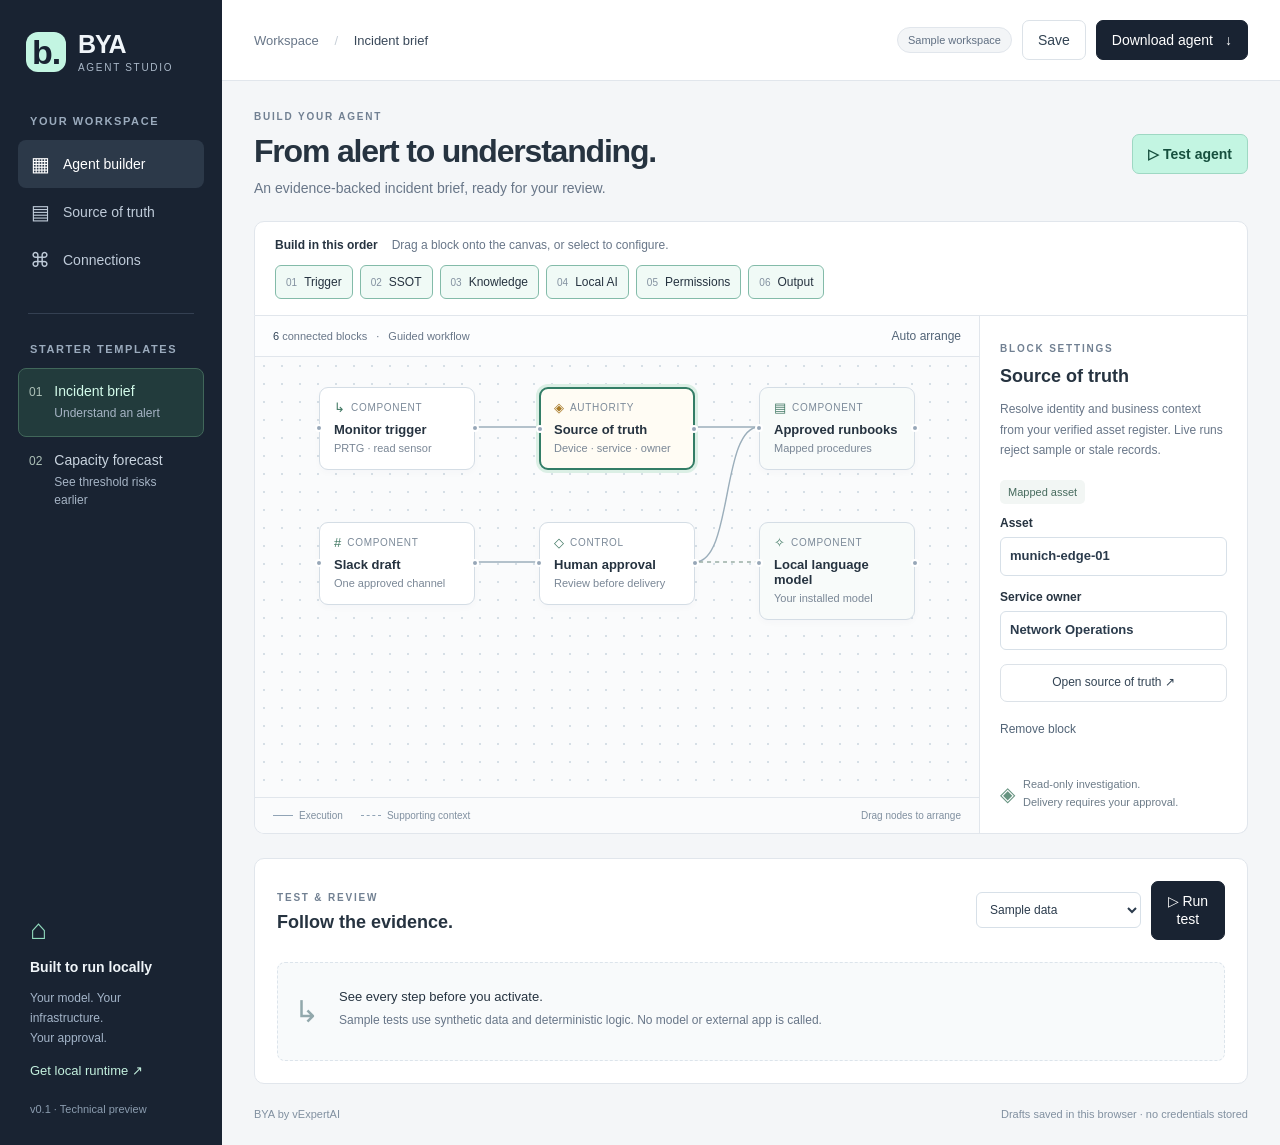
==== bya-runtime/web/index.html @ cc78fb94 "Agent-building guide, provider-neutral examples and BYA runtime case study - README.md: 13-phase gui" ====
<!doctype html>
<html lang="en"><head><meta charset="utf-8"><meta name="viewport" content="width=device-width, initial-scale=1"><title>BYA · Agent Studio</title><meta name="description" content="Build local operations agents with verified infrastructure context and monitoring forecasts."><link rel="icon" type="image/svg+xml" href="data:image/svg+xml,%3Csvg xmlns='http://www.w3.org/2000/svg' viewBox='0 0 32 32'%3E%3Crect width='32' height='32' rx='8' fill='%23192332'/%3E%3Cpath d='M9 8h8a5 5 0 0 1 0 10H9zm0 10h10a4 4 0 0 1 0 8H9z' fill='none' stroke='%2374dfbb' stroke-width='3'/%3E%3C/svg%3E"><link rel="stylesheet" href="style.css"><script defer src="app.js"></script></head>
<body>
<div class="app-shell">
<aside class="rail"><a class="brand" href="./" aria-label="BYA home"><span class="mark">b.</span><span>BYA<span class="brand-sub">AGENT STUDIO</span></span></a><div class="workspace-label">YOUR WORKSPACE</div><nav><button class="nav-item active" data-view="builder"><span>▦</span> Agent builder</button><button class="nav-item" data-view="ssot"><span>▤</span> Source of truth</button><button class="nav-item" id="open-connections"><span>⌘</span> Connections</button></nav><div class="rail-divider"></div><div class="workspace-label">STARTER TEMPLATES</div><button class="template-nav selected" data-template="triage"><span class="template-number">01</span><span>Incident brief<small>Understand an alert</small></span></button><button class="template-nav" data-template="forecast"><span class="template-number">02</span><span>Capacity forecast<small>See threshold risks earlier</small></span></button><div class="rail-bottom"><div class="local-emblem">⌂</div><strong>Built to run locally</strong><p>Your model. Your infrastructure.<br>Your approval.</p><button id="install-side">Get local runtime ↗</button><span>v0.1 · Technical preview</span></div></aside>
<div class="workspace"><header class="topbar"><div class="breadcrumb">Workspace <span>/</span> <strong id="crumb">Incident brief</strong></div><div class="header-actions"><span class="mode-badge" id="runtime-state">Sample workspace</span><button class="button" id="save">Save</button><button class="button dark" id="download">Download agent <span>↓</span></button></div></header>
<section class="page-heading"><div><div class="eyebrow">BUILD YOUR AGENT</div><h1 id="agent-title">From alert to understanding.</h1><p id="agent-subtitle">An evidence-backed incident brief, ready for your review.</p></div><button class="button mint" id="run-top">▷ Test agent</button></section>
<section id="builder-view"><div class="shelf"><div class="shelf-caption"><strong>Build in this order</strong><span>Drag a block onto the canvas, or select to configure.</span></div><div class="palette" id="palette"></div></div>
<div class="studio"><section class="canvas-panel"><div class="canvas-toolbar"><span><b id="block-count">8</b> connected blocks <span class="dot-separator">·</span> Guided workflow</span><button class="text-button" id="arrange">Auto arrange</button></div><div class="canvas" id="canvas" aria-label="Agent workflow canvas"><svg class="wires" id="wires" aria-hidden="true"></svg><div id="nodes"></div></div><div class="canvas-foot"><span><i class="legend-line"></i> Execution</span><span><i class="legend-line dashed"></i> Supporting context</span><span>Drag nodes to arrange</span></div></section>
<aside class="inspector"><div class="inspector-head"><span class="eyebrow">BLOCK SETTINGS</span><h2 id="node-title">Source of truth</h2><p id="node-description"></p></div><div id="node-settings"></div><div class="policy-note"><span>◈</span><p>Read-only investigation.<br>Delivery requires your approval.</p></div></aside></div>
<section class="test-panel"><div class="test-top"><div><span class="eyebrow">TEST & REVIEW</span><h2 id="test-heading">Follow the evidence.</h2></div><div class="test-actions"><label class="sr-only" for="run-mode">Run mode</label><select id="run-mode"><option value="sample">Sample data</option><option value="live" disabled>Live · install locally</option></select><button class="button dark" id="run-bottom">▷ Run test</button></div></div><div class="run-placeholder" id="run-empty"><span class="empty-icon">↳</span><div><strong>See every step before you activate.</strong><p>Sample tests use synthetic data and deterministic logic. No model or external app is called.</p></div></div><div id="run-output" hidden><div id="trace" class="trace"></div><div id="forecast-panel" hidden><div class="chart-header"><strong id="chart-title">Sensor forecast</strong><span id="forecast-backend"></span></div><svg id="forecast-chart" role="img" aria-label="Historical sensor readings and forecast"></svg><div class="forecast-metrics" id="forecast-metrics"></div></div><div class="draft-card"><div class="draft-head"><strong>Prepared update</strong><span id="draft-state">Awaiting review</span></div><p id="draft-text"></p><div class="draft-actions"><button class="button" id="copy-draft">Copy draft</button><button class="button dark" id="approve">Approve & send to Slack</button><span id="delivery-note">Sample drafts cannot send messages.</span></div></div></div></section></section>
<section id="ssot-view" hidden><div class="ssot-banner"><div><span class="eyebrow">AUTHORITATIVE CONTEXT</span><h2>One identity for every monitored asset.</h2><p>Monitoring tells you what happened. The SSOT identifies the device, its owner and the service it supports.</p></div><div class="ssot-actions"><button class="button" id="export-ssot">Export JSON</button><label class="button dark file-button">Import SSOT<input type="file" id="import-ssot" accept="application/json,.json"></label></div></div><div class="table-wrap"><table><thead><tr><th>Asset</th><th>Service / owner</th><th>Sensor mapping</th><th>Authority / verified</th></tr></thead><tbody id="ssot-rows"></tbody></table></div><div class="ssot-guidance"><h3>Explicit mappings. No guessed identity.</h3><p>Import a reviewed export from Nautobot, NetBox or your asset register using this schema. Each PRTG sensor ID maps to one asset and an exact channel name and unit. Unmapped, duplicated or stale records stop live runs.</p><p>Facts and monitoring readings remain separate. Sample records are labelled and must be replaced before a live run. Direct Nautobot / NetBox synchronization is not included in this version.</p></div></section>
<footer class="workspace-footer"><span>BYA by vExpertAI</span><span id="storage-label">Drafts saved in this browser · no credentials stored</span></footer></div></div>
<dialog id="download-dialog"><div class="dialog-head"><span class="eyebrow">TAKE YOUR AGENT WITH YOU</span><button class="icon-button" data-close="download-dialog" aria-label="Close">×</button></div><h2>Build here. Run on your computer.</h2><p>Download your configured agent and the local runtime. This preview requires Python 3.11+; a signed one-click desktop installer is not included yet.</p><ol class="install-steps"><li><strong>Get the runtime</strong><span>Includes both templates, the local web interface, connectors, sample SSOT and tests.</span><a class="button dark" href="bya-local-runtime.zip" download>Download runtime ZIP ↓</a></li><li><strong>Export this agent</strong><span>Your settings and workflow only. No account credentials.</span><button class="button" id="export-agent">Download agent JSON ↓</button></li><li><strong>Start locally</strong><code>python server.py</code><span>Open the address shown, import your agent, then configure connections using the included README.</span></li></ol><label class="button file-button">Import agent JSON<input type="file" id="import-agent" accept="application/json,.json"></label></dialog>
<dialog id="connections-dialog"><div class="dialog-head"><span class="eyebrow">LOCAL CONNECTIONS</span><button class="icon-button" data-close="connections-dialog" aria-label="Close">×</button></div><h2>Keep access close to your data.</h2><p>Live connections run in the downloaded runtime. Configure credentials on that machine; this hosted builder never asks for them.</p><div class="connection-list"><article><span class="connection-icon">P</span><div><strong>PRTG</strong><p>Read sensor status and historical channel values.</p></div><span id="prtg-status">Local setup</span></article><article><span class="connection-icon">AI</span><div><strong>Local language model</strong><p>OpenAI-compatible endpoint for Ollama or vLLM. Draft instructions and incident briefs.</p></div><span id="model-status">Local setup</span></article><article><span class="connection-icon">T</span><div><strong>Google TimesFM 2.5</strong><p>Local metric forecasts with chronological backtesting.</p></div><span id="timesfm-status">Local setup</span></article><article><span class="connection-icon">#</span><div><strong>Slack</strong><p>One configured destination. Approval required for each message.</p></div><span id="slack-status">Local setup</span></article></div><p class="small">Alternative monitoring tools can supply the normalized time-series format documented in the runtime. Their native connectors are not bundled yet.</p></dialog>
<div id="toast" role="status" aria-live="polite" hidden></div>
</body></html>
---- bya-runtime/web/style.css ----
:root{font-family:'DM Sans',sans-serif;color:#263340;background:#f4f6f8;font-size:16px;--ink:#192332;--muted:#687688;--line:#e1e6ec;--mint:#c3f5e2;--green:#16735a;--orange:#d37835}*{box-sizing:border-box}body{margin:0}button,input,select,textarea{font:inherit}button,a,input,select,textarea{-webkit-tap-highlight-color:transparent}button,a,label.file-button{cursor:pointer}button{color:inherit}button:focus-visible,a:focus-visible,input:focus-visible,select:focus-visible,textarea:focus-visible{outline:3px solid #27836c;outline-offset:3px}button:disabled{opacity:.5;cursor:not-allowed}[hidden]{display:none!important}.app-shell{display:grid;grid-template-columns:222px minmax(0,1fr);min-height:100vh}.rail{background:#192332;color:#f0f5f9;padding:30px 18px;display:flex;flex-direction:column}.brand{display:flex;align-items:center;gap:12px;color:inherit;text-decoration:none;font:800 25px Manrope,sans-serif;letter-spacing:-1px;padding:0 8px 42px}.mark{display:grid;place-items:center;background:var(--mint);color:var(--ink);width:40px;height:40px;border-radius:12px;font-size:34px;line-height:1}.brand-sub{display:block;letter-spacing:1.7px;font:500 10px 'DM Sans',sans-serif;margin-top:3px;color:#aab8c8}.workspace-label{font-size:11px;font-weight:600;letter-spacing:1.6px;color:#9babbd;margin:0 12px 13px}.nav-item{display:flex;align-items:center;gap:13px;width:100%;border:0;border-radius:8px;padding:12px;color:#bfcbd9;background:transparent;text-align:left;font-size:14px}.nav-item.active{background:#2c3949;color:#fff}.nav-item span{font-size:20px;width:20px;text-align:center}.rail-divider{height:1px;background:#344052;margin:29px 10px}.template-nav{display:flex;width:100%;gap:12px;padding:14px 10px;border:1px solid transparent;border-radius:8px;background:transparent;color:#c9d4df;text-align:left;font-size:14px}.template-nav.selected{background:#223b3c;border-color:#41675a;color:#d3fbea}.template-number{font-size:12px;color:#adc1b8;padding-top:2px}.template-nav small{display:block;font-size:12px;line-height:1.5;margin-top:5px;color:#a6b4c5}.rail-bottom{margin-top:auto;padding:65px 12px 0}.local-emblem{font-size:28px;color:#91dbbd;margin-bottom:12px}.rail-bottom strong{font-size:14px}.rail-bottom p{font-size:12px;line-height:1.7;color:#a4b5c9}.rail-bottom button{background:none;border:0;padding:0;color:#c4f1df;font-size:13px}.rail-bottom>span{display:block;margin-top:24px;font-size:11px;color:#8b9caf}.topbar{min-height:80px;padding:20px 32px;display:flex;align-items:center;justify-content:space-between;border-bottom:1px solid var(--line);gap:20px;background:#fff}.breadcrumb{font-size:13px;color:var(--muted)}.breadcrumb span{margin:0 12px;color:#c7cfd7}.breadcrumb strong{color:#394859;font-weight:500}.header-actions{display:flex;align-items:center;gap:10px}.mode-badge{background:#f3f5f7;border:1px solid var(--line);border-radius:20px;padding:6px 10px;font-size:11px;white-space:nowrap;color:#617083}.button{display:inline-flex;justify-content:center;align-items:center;gap:12px;padding:10px 15px;border:1px solid #dce2e8;border-radius:7px;background:#fff;color:#334454;font-size:14px;font-weight:500;text-decoration:none;line-height:1.3}.button.dark{background:var(--ink);color:white;border-color:var(--ink)}.button.mint{background:var(--mint);border-color:#9ed8c3;color:#164f3e;font-weight:600}.button:hover{filter:brightness(.96)}.page-heading{padding:30px 32px 25px;display:flex;align-items:center;justify-content:space-between;gap:20px}.eyebrow{font-size:10px;letter-spacing:1.8px;font-weight:700;color:#718092}.page-heading h1{font:750 clamp(24px,2.5vw,34px)/1.25 Manrope,sans-serif;letter-spacing:-1.2px;margin:9px 0}.page-heading p{font-size:14px;color:var(--muted);margin:0}.shelf{margin:0 32px;background:#fff;border:1px solid var(--line);border-radius:10px 10px 0 0;padding:16px 20px}.shelf-caption{display:flex;align-items:center;gap:14px;font-size:12px;margin-bottom:13px}.shelf-caption strong{font-weight:600}.shelf-caption span{color:var(--muted)}.palette{display:flex;gap:7px;flex-wrap:wrap}.palette button{border:1px solid #e0e6eb;background:#fafbfc;border-radius:6px;display:flex;align-items:center;gap:7px;padding:9px 10px;font-size:12px;cursor:grab}.palette button.active{border-color:#83bba9;background:#f0faf6}.palette button span{color:#8391a0;font-size:10px}.studio{margin:0 32px;display:grid;grid-template-columns:minmax(0,1fr) 268px;border:1px solid var(--line);border-top:0;border-radius:0 0 10px 10px;background:#fff;overflow:hidden}.canvas-panel{min-width:0;background:#fafbfc}.canvas-toolbar{padding:13px 18px;display:flex;justify-content:space-between;gap:10px;align-items:center;font-size:11px;color:var(--muted);border-bottom:1px solid var(--line);background:#fcfdfe}.canvas-toolbar b{font-weight:500;color:#314457}.dot-separator{margin:0 6px}.text-button{padding:0;background:none;border:0;color:#526477;font-size:12px}.canvas{position:relative;min-height:485px;background-image:radial-gradient(#d6dfe6 1px,transparent 1px);background-size:18px 18px;overflow:hidden}.wires{position:absolute;inset:0;width:100%;height:100%;pointer-events:none}.node{position:absolute;width:156px;min-height:83px;background:#fff;border:1px solid #d4dde5;border-radius:9px;box-shadow:0 3px 7px #27384906;display:flex;flex-direction:column;align-items:flex-start;text-align:left;padding:12px 14px;touch-action:none;user-select:none;cursor:grab}.node.selected{border:2px solid #337d66;padding:11px 13px;box-shadow:0 0 0 3px #dbefe5}.node .node-top{font-size:10px;letter-spacing:.7px;color:#7c8a99;display:flex;align-items:center;gap:6px}.node .node-icon{color:#407863;font-size:13px;letter-spacing:0}.node strong{font-size:13px;font-weight:600;margin-top:7px}.node small{color:#7a8796;font-size:11px;margin-top:4px;line-height:1.4}.node-dot{position:absolute;right:-5px;top:36px;width:8px;height:8px;background:#96a6b7;border:2px solid white;border-radius:100%}.node-input{left:-5px;right:auto}.node.support{background:#f8fbfa}.node.ssot-node{background:#fffcf4}.node.ssot-node .node-icon{color:#a87a27}.canvas-foot{display:flex;gap:18px;flex-wrap:wrap;padding:12px 18px;border-top:1px solid var(--line);font-size:10px;color:#8090a0}.canvas-foot span{display:flex;align-items:center;gap:6px}.legend-line{display:inline-block;width:20px;height:1px;background:#91a4b6}.legend-line.dashed{background:none;border-top:1px dashed #91a4b6}.canvas-foot span:last-child{margin-left:auto}.inspector{border-left:1px solid var(--line);padding:22px 20px;display:flex;flex-direction:column}.inspector h2{font:700 18px Manrope,sans-serif;margin:10px 0}.inspector-head p{font-size:12px;line-height:1.7;color:var(--muted);margin-bottom:20px}label.field{display:block;font-size:12px;font-weight:600;margin:0 0 14px}input,textarea,select{width:100%;background:#fff;color:#2b3b4c;border:1px solid #d7e0e8;border-radius:6px;padding:9px;font-size:13px;line-height:1.45}label.field input,label.field select,label.field textarea{display:block;margin-top:7px}textarea{resize:vertical;min-height:90px}.field-help{font-size:11px;font-weight:400;color:var(--muted);line-height:1.6;margin-top:7px;display:block}.status-pill{display:inline-block;background:#f2f6f4;padding:6px 8px;border-radius:5px;font-size:11px;color:#476b5e;margin-bottom:12px}.inspector .button{width:100%;font-size:12px}.policy-note{margin-top:auto;padding-top:22px;display:flex;gap:8px;align-items:center;color:#6d7c89}.policy-note span{font-size:20px;color:#669380}.policy-note p{font-size:11px;line-height:1.6;margin:0}.test-panel{margin:24px 32px;background:#fff;border:1px solid var(--line);border-radius:10px;padding:22px}.test-top{display:flex;justify-content:space-between;align-items:center;gap:15px}.test-top h2{font:700 18px Manrope,sans-serif;margin:7px 0 0}.test-actions{display:flex;align-items:center;gap:10px}.test-actions select{font-size:12px;max-width:185px}.run-placeholder{display:flex;align-items:center;gap:20px;margin:22px 0 0;padding:24px 16px;background:#f8fafb;border:1px dashed #dce4eb;border-radius:8px}.empty-icon{font-size:30px;color:#92a8ac}.run-placeholder strong{font-size:13px;font-weight:500}.run-placeholder p{font-size:12px;color:var(--muted);margin:6px 0;line-height:1.6}.trace{display:grid;grid-template-columns:repeat(auto-fit,minmax(125px,1fr));margin:25px 0;gap:15px}.trace-item{border-left:2px solid #80bca3;padding-left:11px;min-width:0}.trace-item strong{font-size:12px;font-weight:600}.trace-item p{font-size:11px;color:var(--muted);line-height:1.7;margin:7px 0}.draft-card{background:#f7faf8;border:1px solid #dce9e2;border-radius:8px;padding:18px}.draft-head{display:flex;justify-content:space-between;gap:12px;font-size:12px}.draft-head>span{color:#627f71}.draft-card>p{font-size:14px;line-height:1.8;white-space:pre-wrap;overflow-wrap:anywhere}.draft-actions{display:flex;align-items:center;gap:10px;flex-wrap:wrap}.draft-actions .button{font-size:12px}.draft-actions>span{font-size:11px;color:var(--muted)}.chart-header{display:flex;justify-content:space-between;font-size:12px}.chart-header span{color:var(--muted)}#forecast-chart{width:100%;height:230px;margin-top:15px}.forecast-metrics{display:flex;gap:24px;flex-wrap:wrap;font-size:12px;margin:8px 0 25px}.forecast-metrics span{color:var(--muted)}.forecast-metrics strong{color:var(--ink);margin-left:5px;font-weight:600}.workspace-footer{padding:0 32px 25px;display:flex;justify-content:space-between;gap:15px;font-size:11px;color:#8190a0}.ssot-banner{margin:0 32px;background:white;border:1px solid var(--line);border-radius:10px;padding:25px;display:flex;align-items:center;gap:24px;justify-content:space-between}.ssot-banner h2{font:700 20px Manrope,sans-serif;margin:10px 0}.ssot-banner p{font-size:14px;color:var(--muted);max-width:600px;line-height:1.7}.ssot-actions{display:flex;gap:8px;flex-wrap:wrap}.table-wrap{overflow:auto;margin:24px 32px;background:#fff;border:1px solid var(--line);border-radius:8px}table{border-collapse:collapse;width:100%;font-size:13px;text-align:left}th{font-size:11px;font-weight:600;color:#708093;background:#fafbfd}th,td{padding:18px;border-bottom:1px solid var(--line)}td small{display:block;color:#7a8796;margin-top:6px;font-size:11px;line-height:1.6}.ssot-guidance{margin:25px 32px;font-size:14px;line-height:1.8;color:var(--muted)}.ssot-guidance h3{font-size:16px;color:var(--ink)}dialog{border:1px solid var(--line);border-radius:16px;padding:28px;max-width:620px;width:calc(100% - 32px);color:var(--ink);box-shadow:0 24px 100px #101c3530}dialog::backdrop{background:#1723387a;backdrop-filter:blur(4px)}dialog h2{font:750 25px Manrope,sans-serif;letter-spacing:-.7px;margin:15px 0}dialog p{font-size:14px;line-height:1.8;color:var(--muted)}.dialog-head{display:flex;align-items:center;justify-content:space-between}.icon-button{font-size:26px;background:none;border:0;padding:0 7px;color:#718091}.install-steps{padding-left:24px}.install-steps li{padding-left:8px;margin:22px 0;font-size:14px}.install-steps strong,.install-steps span{display:block}.install-steps span{color:var(--muted);font-size:13px;line-height:1.7;margin:7px 0 12px}.install-steps code{display:block;margin:12px 0;background:#f1f4f6;padding:12px;border-radius:5px;font-size:13px}.file-button{position:relative;overflow:hidden}.file-button input{position:absolute;inset:0;opacity:0;cursor:pointer}.connection-list article{display:flex;align-items:center;gap:14px;border-top:1px solid var(--line);padding:17px 0}.connection-list article>span:last-child{font-size:10px;color:var(--muted);white-space:nowrap;margin-left:auto}.connection-icon{flex:none;display:grid;place-items:center;width:36px;height:36px;background:#eef5f1;color:#477564;border-radius:8px;font-size:13px;font-weight:600}.connection-list strong{font-size:14px}.connection-list p{font-size:12px;line-height:1.6;margin:4px 0}.small{font-size:12px!important}#toast{position:fixed;bottom:24px;left:50%;transform:translateX(-50%);z-index:20;max-width:min(600px,calc(100% - 32px));padding:14px 22px;border-radius:8px;background:#203b31;color:#fff;font-size:14px;box-shadow:0 5px 25px #0002}.sr-only{position:absolute;width:1px;height:1px;overflow:hidden;clip:rect(0,0,0,0)}
@media(min-width:1600px){.workspace{max-width:1600px;margin:auto;width:100%}.canvas{min-height:530px}}
@media(max-width:1150px){.app-shell{grid-template-columns:180px minmax(0,1fr)}.rail{padding:28px 10px}.topbar{padding:18px 22px}.page-heading{padding:25px 22px}.shelf,.studio,.test-panel,.ssot-banner,.table-wrap,.ssot-guidance{margin-left:22px;margin-right:22px}.studio{grid-template-columns:minmax(0,1fr) 230px}.inspector{padding:20px 15px}.node{width:135px;padding:10px;min-height:83px}.node.selected{padding:9px}.node strong{font-size:12px}.node small{font-size:10px}.header-actions .mode-badge{display:none}.breadcrumb{font-size:12px}.canvas-toolbar{padding:12px;font-size:10px}.canvas-foot{font-size:9px;gap:10px}}
@media(max-width:920px){.app-shell{grid-template-columns:1fr}.rail{padding:15px 22px;display:block}.brand{padding:0;font-size:22px;display:inline-flex}.brand-sub{font-size:9px}.rail nav{display:flex;margin-top:16px;gap:10px}.nav-item{width:auto;font-size:13px}.rail .workspace-label,.rail-divider,.rail-bottom{display:none}.template-nav{display:inline-flex;width:auto;margin-top:10px;margin-right:8px;padding:10px}.template-nav small{display:none}.studio{grid-template-columns:minmax(0,1fr) 240px}.canvas{min-height:530px}.workspace-footer{padding:0 22px 20px}}
@media(max-width:650px){.topbar{padding:16px;flex-wrap:wrap}.header-actions{width:100%;justify-content:flex-end}.breadcrumb{display:none}.page-heading{padding:24px 16px;align-items:flex-start}.page-heading .button{white-space:nowrap;font-size:12px;padding:10px}.page-heading h1{font-size:26px}.page-heading p{font-size:13px;line-height:1.6}.shelf,.studio,.test-panel,.ssot-banner,.table-wrap,.ssot-guidance{margin-left:12px;margin-right:12px}.shelf{padding:15px}.shelf-caption{align-items:flex-start;flex-direction:column;gap:6px}.palette button{padding:10px;font-size:12px}.studio{grid-template-columns:1fr}.inspector{border-left:0;border-top:1px solid var(--line);padding:20px}.inspector-head p{font-size:14px}.inspector .field{font-size:14px}input,select,textarea{font-size:16px}.canvas{min-height:500px}.node{width:145px}.node strong{font-size:13px}.node small{font-size:11px}.node .node-top{font-size:10px}.test-panel{padding:17px}.test-top{align-items:flex-start;flex-direction:column}.test-actions{width:100%}.test-actions select{max-width:none;flex:1;min-width:0}.test-actions .button{font-size:12px;white-space:nowrap}.run-placeholder{padding:16px 12px}.trace{grid-template-columns:repeat(2,minmax(0,1fr))}.draft-actions>span{width:100%}.workspace-footer{flex-direction:column;font-size:11px}.ssot-banner{padding:18px;flex-direction:column;align-items:flex-start}.table-wrap th,.table-wrap td{padding:12px}.connection-list article{flex-wrap:wrap}.connection-list article>div{flex:1}.connection-list article>span:last-child{width:100%;margin-left:50px}.canvas-foot span:last-child{display:none}.forecast-metrics{gap:12px}.chart-header{flex-wrap:wrap;gap:8px}}
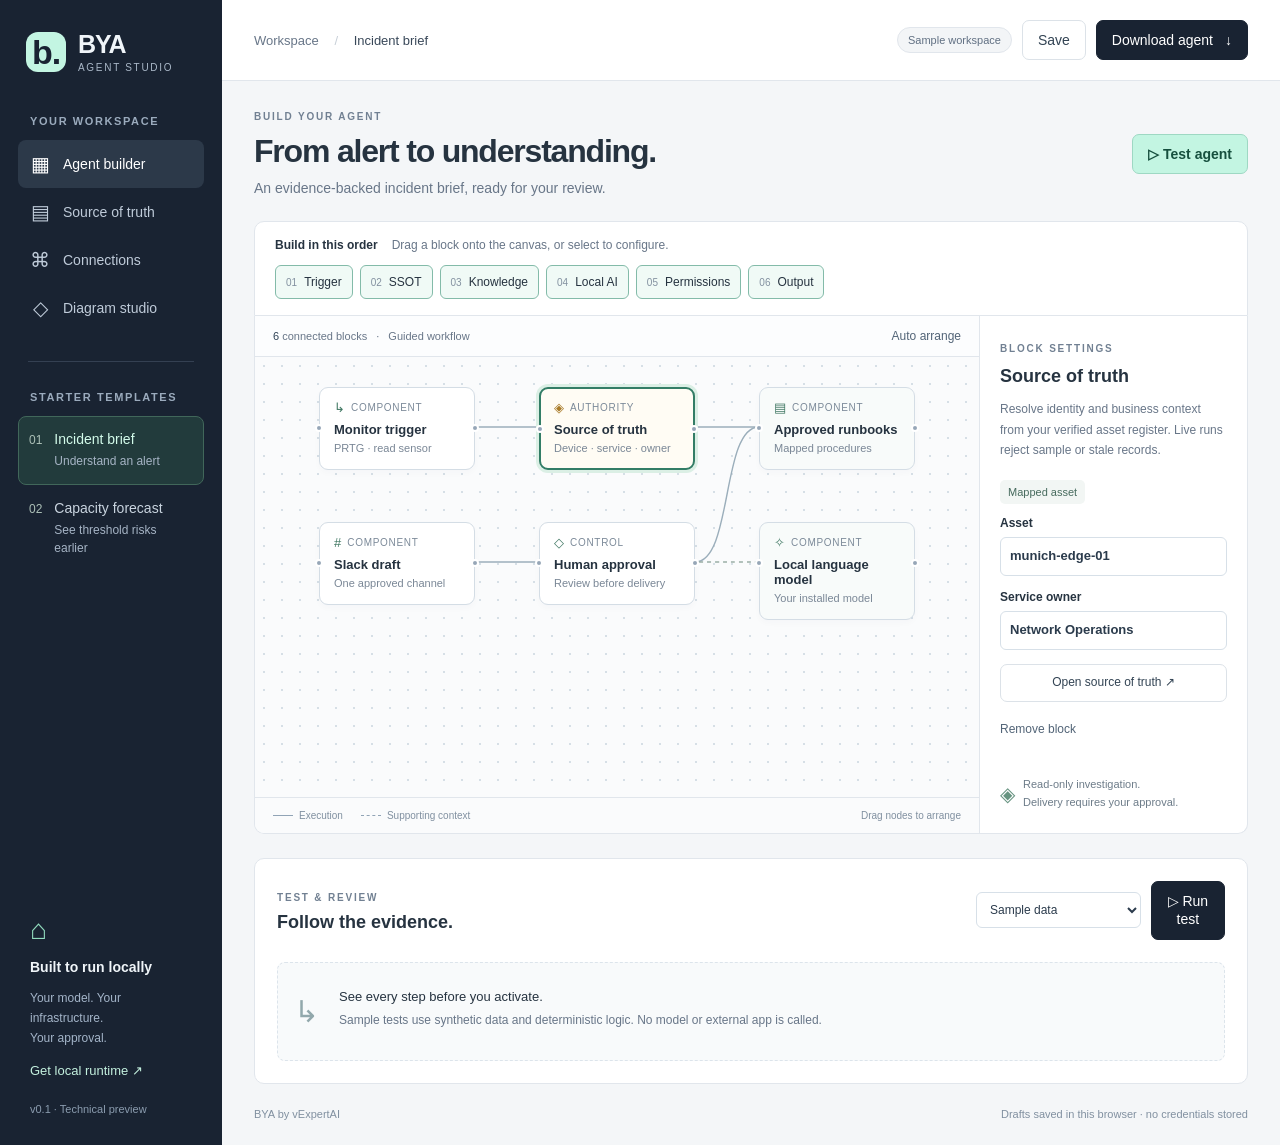
==== commit dac006ec: "Add Diagram Studio: draw, validate, run and approve agents on a canvas - web/studio.html, studio.js," ====
--- a/bya-runtime/web/index.html
+++ b/bya-runtime/web/index.html
@@ -2,7 +2,7 @@
 <html lang="en"><head><meta charset="utf-8"><meta name="viewport" content="width=device-width, initial-scale=1"><title>BYA · Agent Studio</title><meta name="description" content="Build local operations agents with verified infrastructure context and monitoring forecasts."><link rel="icon" type="image/svg+xml" href="data:image/svg+xml,%3Csvg xmlns='http://www.w3.org/2000/svg' viewBox='0 0 32 32'%3E%3Crect width='32' height='32' rx='8' fill='%23192332'/%3E%3Cpath d='M9 8h8a5 5 0 0 1 0 10H9zm0 10h10a4 4 0 0 1 0 8H9z' fill='none' stroke='%2374dfbb' stroke-width='3'/%3E%3C/svg%3E"><link rel="stylesheet" href="style.css"><script defer src="app.js"></script></head>
 <body>
 <div class="app-shell">
-<aside class="rail"><a class="brand" href="./" aria-label="BYA home"><span class="mark">b.</span><span>BYA<span class="brand-sub">AGENT STUDIO</span></span></a><div class="workspace-label">YOUR WORKSPACE</div><nav><button class="nav-item active" data-view="builder"><span>▦</span> Agent builder</button><button class="nav-item" data-view="ssot"><span>▤</span> Source of truth</button><button class="nav-item" id="open-connections"><span>⌘</span> Connections</button></nav><div class="rail-divider"></div><div class="workspace-label">STARTER TEMPLATES</div><button class="template-nav selected" data-template="triage"><span class="template-number">01</span><span>Incident brief<small>Understand an alert</small></span></button><button class="template-nav" data-template="forecast"><span class="template-number">02</span><span>Capacity forecast<small>See threshold risks earlier</small></span></button><div class="rail-bottom"><div class="local-emblem">⌂</div><strong>Built to run locally</strong><p>Your model. Your infrastructure.<br>Your approval.</p><button id="install-side">Get local runtime ↗</button><span>v0.1 · Technical preview</span></div></aside>
+<aside class="rail"><a class="brand" href="./" aria-label="BYA home"><span class="mark">b.</span><span>BYA<span class="brand-sub">AGENT STUDIO</span></span></a><div class="workspace-label">YOUR WORKSPACE</div><nav><button class="nav-item active" data-view="builder"><span>▦</span> Agent builder</button><button class="nav-item" data-view="ssot"><span>▤</span> Source of truth</button><button class="nav-item" id="open-connections"><span>⌘</span> Connections</button><a class="nav-item" href="studio.html" style="text-decoration:none"><span>◇</span> Diagram studio</a></nav><div class="rail-divider"></div><div class="workspace-label">STARTER TEMPLATES</div><button class="template-nav selected" data-template="triage"><span class="template-number">01</span><span>Incident brief<small>Understand an alert</small></span></button><button class="template-nav" data-template="forecast"><span class="template-number">02</span><span>Capacity forecast<small>See threshold risks earlier</small></span></button><div class="rail-bottom"><div class="local-emblem">⌂</div><strong>Built to run locally</strong><p>Your model. Your infrastructure.<br>Your approval.</p><button id="install-side">Get local runtime ↗</button><span>v0.1 · Technical preview</span></div></aside>
 <div class="workspace"><header class="topbar"><div class="breadcrumb">Workspace <span>/</span> <strong id="crumb">Incident brief</strong></div><div class="header-actions"><span class="mode-badge" id="runtime-state">Sample workspace</span><button class="button" id="save">Save</button><button class="button dark" id="download">Download agent <span>↓</span></button></div></header>
 <section class="page-heading"><div><div class="eyebrow">BUILD YOUR AGENT</div><h1 id="agent-title">From alert to understanding.</h1><p id="agent-subtitle">An evidence-backed incident brief, ready for your review.</p></div><button class="button mint" id="run-top">▷ Test agent</button></section>
 <section id="builder-view"><div class="shelf"><div class="shelf-caption"><strong>Build in this order</strong><span>Drag a block onto the canvas, or select to configure.</span></div><div class="palette" id="palette"></div></div>
